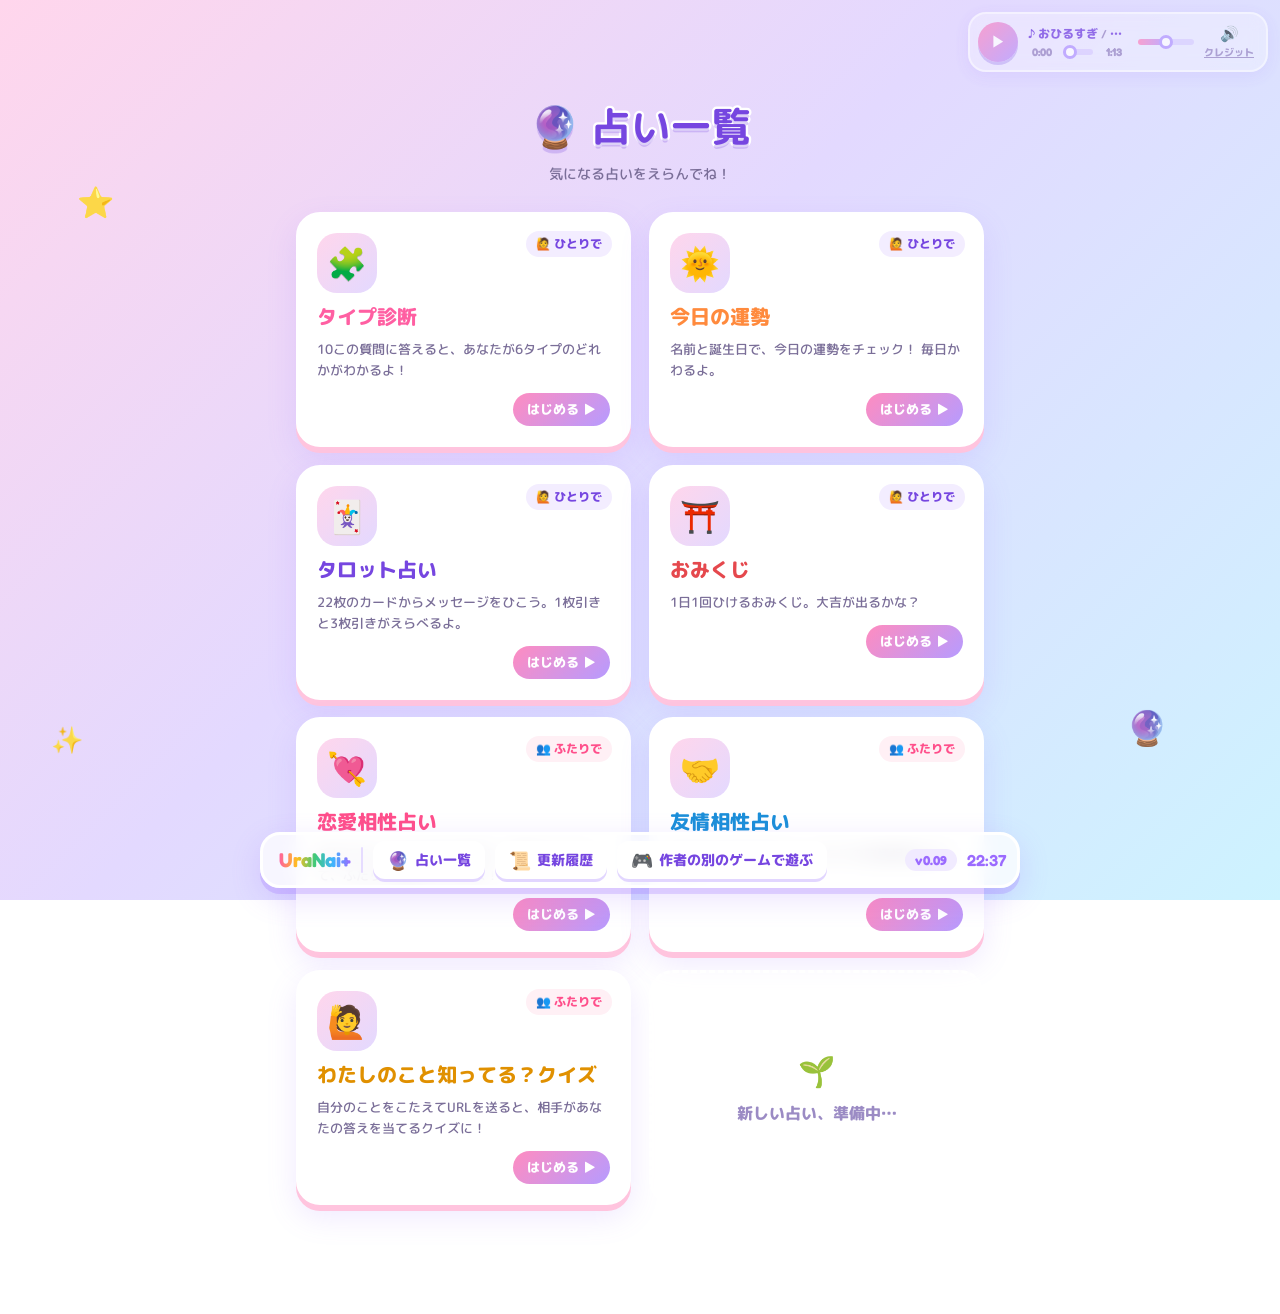
==== list/index.html @ 31b70b36 "UraNai+ v0.09 を公開 タイトル画面、BGMプレイヤー、占い7種（タイプ診断・今日の運勢・タロット・おみくじ・恋愛相性・友情相性・わたしのこと知ってる？クイズ）、OGP画像  Co-Aut" ====
<!DOCTYPE html>
<html lang="ja">
<head>
<meta charset="UTF-8">
<meta name="viewport" content="width=device-width, initial-scale=1">
<title>占い一覧 | UraNai+（うらないプラス）</title>
<meta name="description" content="UraNai+ の占い一覧。気になる占いをえらんでね！">
<!-- OGP（SNS で URL を貼ったときに出るカード）。画像は tools/make-ogp.ps1 で作る -->
<meta property="og:type" content="website">
<meta property="og:site_name" content="UraNai+（うらないプラス）">
<meta property="og:title" content="占い一覧 | UraNai+（うらないプラス）">
<meta property="og:description" content="UraNai+ の占い一覧。気になる占いをえらんでね！">
<meta property="og:url" content="https://kaikomziu.github.io/uranai-plus/list/">
<meta property="og:image" content="https://kaikomziu.github.io/uranai-plus/ogp.png">
<meta property="og:image:width" content="1200">
<meta property="og:image:height" content="630">
<meta property="og:image:alt" content="UraNai+ うらないプラス">
<meta name="twitter:card" content="summary_large_image">
<link rel="preconnect" href="https://fonts.googleapis.com">
<link rel="preconnect" href="https://fonts.gstatic.com" crossorigin>
<link href="https://fonts.googleapis.com/css2?family=Fredoka:wght@600;700&family=M+PLUS+Rounded+1c:wght@500;800&display=swap" rel="stylesheet">
<link rel="stylesheet" href="../common.css">
<style>
  .page {
    position: relative;
    z-index: 1;
    width: min(720px, 100%);
    margin: 0 auto;
    padding: 96px 16px 110px; /* 上はプレイヤー、下はタスクバーのぶん空ける */
  }

  .page-title {
    text-align: center;
    font-size: clamp(28px, 6vw, 40px);
    color: #7646e0;
    -webkit-text-stroke: 0.12em #fff;
    paint-order: stroke fill;
    text-shadow: 0 4px 0 rgba(118, 70, 224, 0.25);
    animation: pop 0.6s cubic-bezier(.3,1.6,.5,1) both;
  }

  .page-lead {
    margin-top: 8px;
    text-align: center;
    font-size: 14px;
    font-weight: 500;
    color: #7a6e98;
    animation: pop 0.6s cubic-bezier(.3,1.6,.5,1) 0.1s both;
  }

  .grid {
    margin-top: 28px;
    display: grid;
    grid-template-columns: repeat(auto-fill, minmax(min(300px, 100%), 1fr));
    gap: 18px;
  }

  .card {
    position: relative;
    display: flex;
    flex-direction: column;
    gap: 8px;
    padding: 18px;
    border-radius: 24px;
    background: #fff;
    border: 3px solid #fff;
    box-shadow: 0 6px 0 var(--sh, #ffc4de), 0 12px 30px rgba(155, 107, 255, 0.15);
    color: inherit;
    text-decoration: none;
    animation: pop 0.6s cubic-bezier(.3,1.6,.5,1) both;
    transition: transform 0.15s, box-shadow 0.15s;
  }

  .card:hover { transform: translateY(-3px) rotate(-0.5deg); }
  .card:active { transform: translateY(3px); box-shadow: 0 2px 0 var(--sh, #ffc4de); }

  .card-ico {
    width: 60px;
    height: 60px;
    display: grid;
    place-items: center;
    border-radius: 20px;
    background: linear-gradient(135deg, #ffd6ec, #e3d9ff);
    font-size: 32px;
  }

  .card-title { font-size: 20px; color: var(--c, #ff5fa2); }

  /* ひとりで／ふたりで のバッジ */
  .badge {
    position: absolute;
    top: 16px;
    right: 16px;
    padding: 4px 10px;
    border-radius: 999px;
    background: #f3edff;
    color: #7646e0;
    font-size: 12px;
  }
  .badge.share { background: #fff0f5; color: #ff4f8b; }
  .card-desc { font-size: 13px; font-weight: 500; color: #7a6e98; line-height: 1.6; }

  .card-go {
    align-self: flex-end;
    margin-top: 4px;
    padding: 7px 14px;
    border-radius: 999px;
    background: linear-gradient(135deg, #ff8cc0, #b69bff);
    color: #fff;
    font-size: 13px;
  }

  /* まだ無い占いの「準備中」カード */
  .card.soon {
    background: rgba(255, 255, 255, 0.5);
    border-style: dashed;
    border-color: rgba(255, 255, 255, 0.9);
    box-shadow: none;
    align-items: center;
    justify-content: center;
    text-align: center;
    color: #9b8bc4;
    min-height: 180px;
  }

  .card.soon:hover { transform: none; }
</style>
</head>
<body>
  <span class="deco" style="--x:6%;--y:20%;--s:30px;--d:5s;--delay:0s">⭐</span>
  <span class="deco" style="--x:88%;--y:78%;--s:34px;--d:6s;--delay:-2s">🔮</span>
  <span class="deco" style="--x:4%;--y:80%;--s:26px;--d:4.6s;--delay:-1s">✨</span>

  <main class="page">
    <h1 class="page-title">🔮 占い一覧</h1>
    <p class="page-lead">気になる占いをえらんでね！</p>
    <div class="grid" id="grid"></div>
  </main>

<script src="../audio.js"></script>
<script src="../common.js"></script>
<script>
  // ===== FORTUNES（common.js）からカードを並べる =====
  const grid = document.getElementById("grid");
  FORTUNES.forEach((f, i) => {
    const a = document.createElement("a");
    a.className = "card";
    a.href = fortuneUrl(f);
    a.style.setProperty("--c", f.color);
    a.style.animationDelay = 0.15 + i * 0.08 + "s";
    a.innerHTML = `
      <span class="badge ${f.share ? "share" : ""}">${f.share ? "👥 ふたりで" : "🙋 ひとりで"}</span>
      <span class="card-ico"></span>
      <span class="card-title"></span>
      <span class="card-desc"></span>
      <span class="card-go">はじめる ▶</span>`;
    a.querySelector(".card-ico").textContent = f.emoji;
    a.querySelector(".card-title").textContent = f.title;
    a.querySelector(".card-desc").textContent = f.desc;
    a.addEventListener("pointerdown", () => Sound.se("click", { volume: 0.7 }));
    grid.appendChild(a);
  });

  // まだ増える予定であることを示すカード
  const soon = document.createElement("div");
  soon.className = "card soon";
  soon.style.animationDelay = 0.15 + FORTUNES.length * 0.08 + "s";
  soon.innerHTML = '<span style="font-size:30px">🌱</span><span>新しい占い、準備中…</span>';
  grid.appendChild(soon);
</script>
</body>
</html>
---- common.css ----
/* ===== 全ページ共通の見た目（背景・タスクバー・BGMプレイヤー・ウィンドウ） ===== */
* { margin: 0; padding: 0; box-sizing: border-box; }

html, body { min-height: 100%; }

body {
  /* ゆめかわパステルのグラデーション背景 */
  background: linear-gradient(135deg, #ffd6ec 0%, #e3d9ff 45%, #cdf3ff 100%) fixed;
  font-family: "M PLUS Rounded 1c", sans-serif;
  font-weight: 800;
  color: #4a3d6b;
}

/* ふわふわ浮かぶ飾り（星・ハート・月） */
.deco {
  position: fixed;
  font-size: var(--s);
  left: var(--x);
  top: var(--y);
  opacity: 0.9;
  /* 出現は scale/opacity、ふわふわは transform なので両立できる */
  animation: decoIn 0.6s cubic-bezier(.3,1.6,.5,1) both, floaty var(--d) ease-in-out infinite;
  animation-delay: var(--in, 0s), var(--delay);
  pointer-events: none;
  user-select: none;
  z-index: 0;
}

/* ===== 画面一番下のタスクバー ===== */
.taskbar {
  position: fixed;
  left: 50%;
  bottom: 12px;
  transform: translateX(-50%);
  z-index: 10;
  width: min(760px, calc(100% - 24px));
  height: 56px;
  display: flex;
  align-items: center;
  gap: 10px;
  padding: 0 10px 0 16px;
  border-radius: 20px;
  background: rgba(255, 255, 255, 0.75);
  backdrop-filter: blur(10px);
  -webkit-backdrop-filter: blur(10px);
  border: 3px solid #fff;
  box-shadow: 0 6px 0 rgba(155, 107, 255, 0.25), 0 10px 30px rgba(155, 107, 255, 0.2);
  animation: barIn 0.7s cubic-bezier(.3,1.4,.5,1) var(--bar-delay, 0.2s) both;
}

.tb-logo {
  font-family: "Fredoka", sans-serif;
  font-weight: 700;
  font-size: 20px;
  background: linear-gradient(90deg, #ff5fa2, #ffbf1f, #3ec97a, #3fb4ff, #9b6bff);
  -webkit-background-clip: text;
  background-clip: text;
  color: transparent;
  white-space: nowrap;
  text-decoration: none;
}

.tb-sep {
  width: 2px;
  height: 26px;
  border-radius: 2px;
  background: #e6dcff;
}

.tb-btn {
  display: flex;
  align-items: center;
  gap: 6px;
  height: 38px;
  padding: 0 14px;
  border: none;
  border-radius: 12px;
  background: #fff;
  color: #7646e0;
  font-family: inherit;
  font-weight: 800;
  font-size: 14px;
  cursor: pointer;
  box-shadow: 0 3px 0 #e2d6ff;
  transition: transform 0.12s, box-shadow 0.12s;
  white-space: nowrap;
  text-decoration: none;
}

.tb-btn:hover { transform: translateY(-2px); box-shadow: 0 5px 0 #e2d6ff; }
.tb-btn:active { transform: translateY(2px); box-shadow: 0 1px 0 #e2d6ff; }
.tb-btn .ico { font-size: 18px; }
.tb-btn .short { display: none; }

.tb-right {
  margin-left: auto;
  display: flex;
  align-items: center;
  gap: 10px;
  font-family: "Fredoka", sans-serif;
  color: #9b6bff;
  white-space: nowrap;
}

.tb-version {
  padding: 3px 10px;
  border-radius: 999px;
  background: #f1ebff;
  font-size: 13px;
}

.tb-clock { font-size: 16px; font-weight: 600; }

/* 中くらいの幅では時計を隠す */
@media (max-width: 640px) {
  .tb-clock { display: none; }
  .tb-btn .long { display: none; }
  .tb-btn .short { display: inline; }
}

/* スマホ幅ではロゴも隠してボタンを詰める */
@media (max-width: 480px) {
  .tb-logo, .tb-logo + .tb-sep { display: none; }
  .taskbar { gap: 6px; padding: 0 8px; }
  .tb-btn { padding: 0 10px; font-size: 13px; gap: 4px; }
}

/* ===== 右上の BGM プレイヤー（半透明） ===== */
.player {
  position: fixed;
  top: 12px;
  right: 12px;
  z-index: 9;
  width: min(300px, calc(100% - 24px));
  display: flex;
  align-items: center;
  gap: 10px;
  padding: 8px 12px 8px 8px;
  border-radius: 18px;
  background: rgba(255, 255, 255, 0.4);
  backdrop-filter: blur(8px);
  -webkit-backdrop-filter: blur(8px);
  border: 2px solid rgba(255, 255, 255, 0.7);
  box-shadow: 0 4px 16px rgba(155, 107, 255, 0.15);
  color: #7646e0;
  opacity: 0.75;
  transition: opacity 0.2s, background 0.2s;
  animation: playerIn 0.6s cubic-bezier(.3,1.4,.5,1) var(--player-delay, 0.3s) both;
}

.player:hover,
.player:focus-within { opacity: 1; background: rgba(255, 255, 255, 0.65); }

.pl-btn {
  flex: none;
  width: 40px;
  height: 40px;
  border: none;
  border-radius: 50%;
  background: linear-gradient(135deg, #ff8cc0, #b69bff);
  color: #fff;
  font-size: 15px;
  cursor: pointer;
  box-shadow: 0 3px 0 rgba(118, 70, 224, 0.3);
  transition: transform 0.12s;
}

.pl-btn:active { transform: translateY(2px) scale(0.95); }

.pl-main { flex: 1; min-width: 0; }

.pl-title {
  font-size: 12px;
  white-space: nowrap;
  overflow: hidden;
  text-overflow: ellipsis;
}

.pl-title small { color: #9b8bc4; font-size: 11px; }

.pl-seek {
  display: flex;
  align-items: center;
  gap: 6px;
  margin-top: 2px;
  font-family: "Fredoka", sans-serif;
  font-size: 11px;
  color: #9b8bc4;
}

.pl-seek span { flex: none; width: 2.6em; text-align: center; }

/* 再生位置・音量のバー */
.bar {
  -webkit-appearance: none;
  appearance: none;
  flex: 1;
  min-width: 0;
  height: 6px;
  border-radius: 999px;
  background: linear-gradient(90deg, #ff8cc0 0%, #b69bff var(--p, 0%), rgba(155, 107, 255, 0.2) var(--p, 0%));
  outline: none;
  cursor: pointer;
}

.bar::-webkit-slider-thumb {
  -webkit-appearance: none;
  width: 14px;
  height: 14px;
  border-radius: 50%;
  background: #fff;
  border: 3px solid #b69bff;
}

.bar::-moz-range-thumb {
  width: 10px;
  height: 10px;
  border-radius: 50%;
  background: #fff;
  border: 3px solid #b69bff;
}

.pl-side {
  flex: none;
  display: flex;
  flex-direction: column;
  align-items: center;
  gap: 2px;
}

.pl-icon {
  border: none;
  background: none;
  font-size: 15px;
  line-height: 1;
  cursor: pointer;
  padding: 2px;
}

.pl-credit {
  border: none;
  background: none;
  color: #9b8bc4;
  font-family: inherit;
  font-weight: 800;
  font-size: 10px;
  cursor: pointer;
  text-decoration: underline;
}

.pl-vol { width: 56px; flex: none; }

@media (max-width: 480px) {
  .pl-vol { display: none; }
}

/* ===== ウィンドウ（更新履歴・クレジット） ===== */
.overlay {
  position: fixed;
  inset: 0;
  z-index: 20;
  display: flex;
  align-items: center;
  justify-content: center;
  padding: 20px 16px 90px;
  background: rgba(120, 90, 200, 0.25);
  opacity: 0;
  pointer-events: none;
  transition: opacity 0.2s;
}

.overlay.open { opacity: 1; pointer-events: auto; }

.window {
  width: min(560px, 100%);
  max-height: 100%;
  display: flex;
  flex-direction: column;
  border-radius: 22px;
  background: #fff;
  border: 4px solid #fff;
  box-shadow: 0 8px 0 #d9c9ff, 0 20px 50px rgba(118, 70, 224, 0.3);
  overflow: hidden;
  transform: scale(0.85) translateY(20px);
  transition: transform 0.3s cubic-bezier(.3,1.6,.5,1);
}

.overlay.open .window { transform: scale(1) translateY(0); }

.win-head {
  display: flex;
  align-items: center;
  gap: 8px;
  padding: 12px 14px 12px 18px;
  background: linear-gradient(90deg, #ff8cc0, #b69bff);
  color: #fff;
  font-size: 17px;
}

.win-close {
  margin-left: auto;
  width: 32px;
  height: 32px;
  border: none;
  border-radius: 50%;
  background: rgba(255, 255, 255, 0.35);
  color: #fff;
  font-size: 18px;
  line-height: 1;
  cursor: pointer;
}

.win-close:hover { background: rgba(255, 255, 255, 0.55); }

.win-body {
  padding: 8px 22px 22px;
  overflow-y: auto;
  color: #4a3d6b;
  font-weight: 500;
  font-size: 14px;
  line-height: 1.8;
}

/* Markdown から作った要素の見た目 */
.win-body h1 { display: none; } /* 見出し「更新履歴」はウィンドウのタイトルと重複するので隠す */
.win-body h2 {
  margin: 18px 0 6px;
  padding: 4px 12px;
  display: inline-block;
  border-radius: 999px;
  background: #fff0f7;
  color: #ff5fa2;
  font-size: 16px;
}
.win-body h3 { margin: 12px 0 4px; color: #7646e0; font-size: 15px; }
.win-body ul { padding-left: 1.3em; }
.win-body li::marker { color: #ffbf1f; }
.win-body p { margin: 6px 0; }
.win-body code {
  padding: 1px 6px;
  border-radius: 6px;
  background: #f1ebff;
  font-size: 0.92em;
}
.win-body .err { margin-top: 14px; color: #d63d80; }

/* クレジット欄 */
.win-body .credit-item { margin: 10px 0; }
.win-body .credit-item b { color: #7646e0; }
.win-body a { color: #3fb4ff; }

/* ===== 共通のアニメーション ===== */
@keyframes pop {
  from { opacity: 0; transform: scale(0.2) translateY(30px); }
  to   { opacity: 1; transform: scale(1) translateY(0); }
}

@keyframes floaty {
  0%, 100% { transform: translateY(0) rotate(-8deg); }
  50% { transform: translateY(-18px) rotate(8deg); }
}

@keyframes decoIn {
  from { opacity: 0; scale: 0; }
  to   { opacity: 0.9; scale: 1; }
}

@keyframes playerIn {
  from { opacity: 0; transform: translateX(120%); }
}

@keyframes barIn {
  from { opacity: 0; transform: translate(-50%, 140%); }
  to   { opacity: 1; transform: translate(-50%, 0); }
}
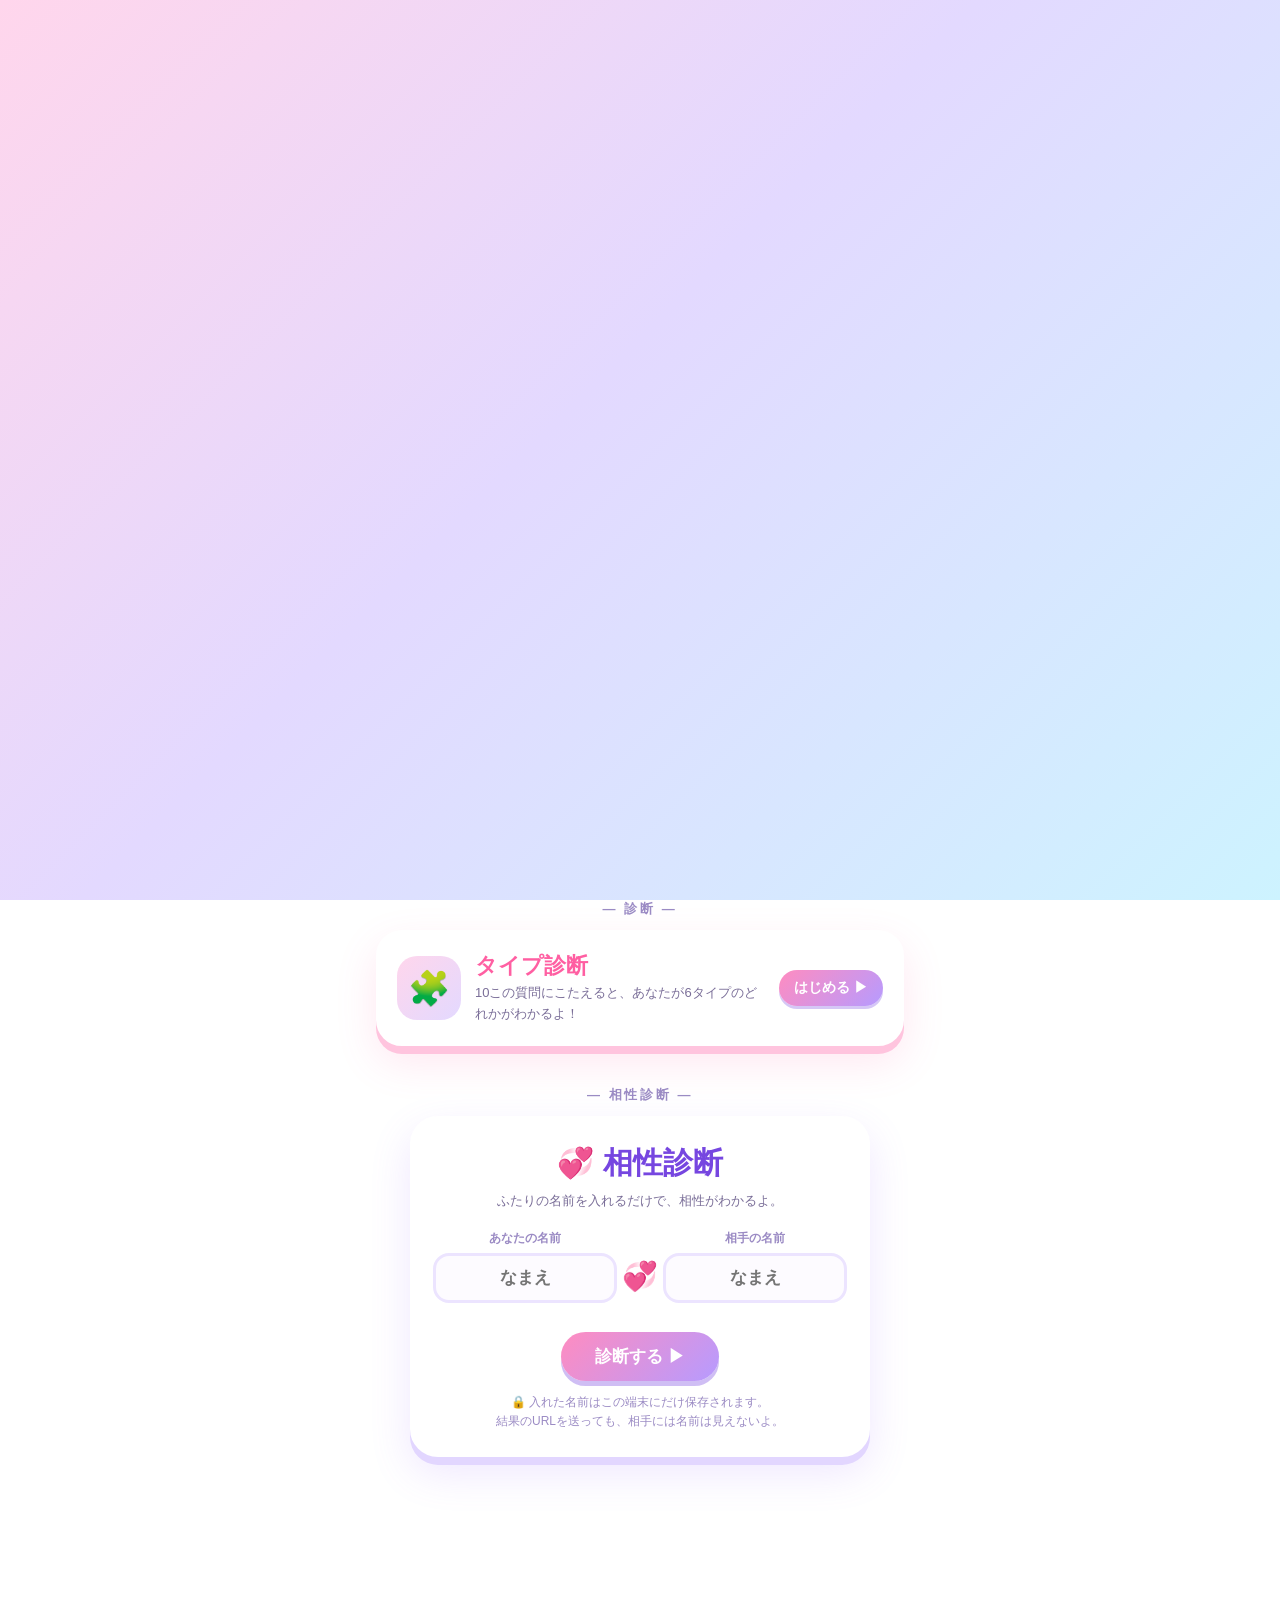
==== commit 095eea43: "タイプ診断と名前の相性診断の2つにしぼってシンプルに (v0.11) - 今日の運勢・タロット・おみくじ・友情相性・クイズ・ひみつモードを削除 - トップはタイプ診断→下に相性診断の入力欄 - 相性診" ====
--- a/list/index.html
+++ b/list/index.html
@@ -2,171 +2,13 @@
 <html lang="ja">
 <head>
 <meta charset="UTF-8">
-<meta name="viewport" content="width=device-width, initial-scale=1">
-<title>占い一覧 | UraNai+（うらないプラス）</title>
-<meta name="description" content="UraNai+ の占い一覧。気になる占いをえらんでね！">
-<!-- OGP（SNS で URL を貼ったときに出るカード）。画像は tools/make-ogp.ps1 で作る -->
-<meta property="og:type" content="website">
-<meta property="og:site_name" content="UraNai+（うらないプラス）">
-<meta property="og:title" content="占い一覧 | UraNai+（うらないプラス）">
-<meta property="og:description" content="UraNai+ の占い一覧。気になる占いをえらんでね！">
-<meta property="og:url" content="https://kaikomziu.github.io/uranai-plus/list/">
-<meta property="og:image" content="https://kaikomziu.github.io/uranai-plus/ogp.png">
-<meta property="og:image:width" content="1200">
-<meta property="og:image:height" content="630">
-<meta property="og:image:alt" content="UraNai+ うらないプラス">
-<meta name="twitter:card" content="summary_large_image">
-<link rel="preconnect" href="https://fonts.googleapis.com">
-<link rel="preconnect" href="https://fonts.gstatic.com" crossorigin>
-<link href="https://fonts.googleapis.com/css2?family=Fredoka:wght@600;700&family=M+PLUS+Rounded+1c:wght@500;800&display=swap" rel="stylesheet">
-<link rel="stylesheet" href="../common.css">
-<style>
-  .page {
-    position: relative;
-    z-index: 1;
-    width: min(720px, 100%);
-    margin: 0 auto;
-    padding: 96px 16px 110px; /* 上はプレイヤー、下はタスクバーのぶん空ける */
-  }
-
-  .page-title {
-    text-align: center;
-    font-size: clamp(28px, 6vw, 40px);
-    color: #7646e0;
-    -webkit-text-stroke: 0.12em #fff;
-    paint-order: stroke fill;
-    text-shadow: 0 4px 0 rgba(118, 70, 224, 0.25);
-    animation: pop 0.6s cubic-bezier(.3,1.6,.5,1) both;
-  }
-
-  .page-lead {
-    margin-top: 8px;
-    text-align: center;
-    font-size: 14px;
-    font-weight: 500;
-    color: #7a6e98;
-    animation: pop 0.6s cubic-bezier(.3,1.6,.5,1) 0.1s both;
-  }
-
-  .grid {
-    margin-top: 28px;
-    display: grid;
-    grid-template-columns: repeat(auto-fill, minmax(min(300px, 100%), 1fr));
-    gap: 18px;
-  }
-
-  .card {
-    position: relative;
-    display: flex;
-    flex-direction: column;
-    gap: 8px;
-    padding: 18px;
-    border-radius: 24px;
-    background: #fff;
-    border: 3px solid #fff;
-    box-shadow: 0 6px 0 var(--sh, #ffc4de), 0 12px 30px rgba(155, 107, 255, 0.15);
-    color: inherit;
-    text-decoration: none;
-    animation: pop 0.6s cubic-bezier(.3,1.6,.5,1) both;
-    transition: transform 0.15s, box-shadow 0.15s;
-  }
-
-  .card:hover { transform: translateY(-3px) rotate(-0.5deg); }
-  .card:active { transform: translateY(3px); box-shadow: 0 2px 0 var(--sh, #ffc4de); }
-
-  .card-ico {
-    width: 60px;
-    height: 60px;
-    display: grid;
-    place-items: center;
-    border-radius: 20px;
-    background: linear-gradient(135deg, #ffd6ec, #e3d9ff);
-    font-size: 32px;
-  }
-
-  .card-title { font-size: 20px; color: var(--c, #ff5fa2); }
-
-  /* ひとりで／ふたりで のバッジ */
-  .badge {
-    position: absolute;
-    top: 16px;
-    right: 16px;
-    padding: 4px 10px;
-    border-radius: 999px;
-    background: #f3edff;
-    color: #7646e0;
-    font-size: 12px;
-  }
-  .badge.share { background: #fff0f5; color: #ff4f8b; }
-  .card-desc { font-size: 13px; font-weight: 500; color: #7a6e98; line-height: 1.6; }
-
-  .card-go {
-    align-self: flex-end;
-    margin-top: 4px;
-    padding: 7px 14px;
-    border-radius: 999px;
-    background: linear-gradient(135deg, #ff8cc0, #b69bff);
-    color: #fff;
-    font-size: 13px;
-  }
-
-  /* まだ無い占いの「準備中」カード */
-  .card.soon {
-    background: rgba(255, 255, 255, 0.5);
-    border-style: dashed;
-    border-color: rgba(255, 255, 255, 0.9);
-    box-shadow: none;
-    align-items: center;
-    justify-content: center;
-    text-align: center;
-    color: #9b8bc4;
-    min-height: 180px;
-  }
-
-  .card.soon:hover { transform: none; }
-</style>
+<!-- 診断はトップにまとめたので、/list/ はトップへ移動する -->
+<meta http-equiv="refresh" content="0; url=../">
+<meta name="robots" content="noindex">
+<link rel="canonical" href="https://kaikomziu.github.io/uranai-plus/">
+<title>UraNai+（うらないプラス）</title>
 </head>
 <body>
-  <span class="deco" style="--x:6%;--y:20%;--s:30px;--d:5s;--delay:0s">⭐</span>
-  <span class="deco" style="--x:88%;--y:78%;--s:34px;--d:6s;--delay:-2s">🔮</span>
-  <span class="deco" style="--x:4%;--y:80%;--s:26px;--d:4.6s;--delay:-1s">✨</span>
-
-  <main class="page">
-    <h1 class="page-title">🔮 占い一覧</h1>
-    <p class="page-lead">気になる占いをえらんでね！</p>
-    <div class="grid" id="grid"></div>
-  </main>
-
-<script src="../audio.js"></script>
-<script src="../common.js"></script>
-<script>
-  // ===== FORTUNES（common.js）からカードを並べる =====
-  const grid = document.getElementById("grid");
-  FORTUNES.forEach((f, i) => {
-    const a = document.createElement("a");
-    a.className = "card";
-    a.href = fortuneUrl(f);
-    a.style.setProperty("--c", f.color);
-    a.style.animationDelay = 0.15 + i * 0.08 + "s";
-    a.innerHTML = `
-      <span class="badge ${f.share ? "share" : ""}">${f.share ? "👥 ふたりで" : "🙋 ひとりで"}</span>
-      <span class="card-ico"></span>
-      <span class="card-title"></span>
-      <span class="card-desc"></span>
-      <span class="card-go">はじめる ▶</span>`;
-    a.querySelector(".card-ico").textContent = f.emoji;
-    a.querySelector(".card-title").textContent = f.title;
-    a.querySelector(".card-desc").textContent = f.desc;
-    a.addEventListener("pointerdown", () => Sound.se("click", { volume: 0.7 }));
-    grid.appendChild(a);
-  });
-
-  // まだ増える予定であることを示すカード
-  const soon = document.createElement("div");
-  soon.className = "card soon";
-  soon.style.animationDelay = 0.15 + FORTUNES.length * 0.08 + "s";
-  soon.innerHTML = '<span style="font-size:30px">🌱</span><span>新しい占い、準備中…</span>';
-  grid.appendChild(soon);
-</script>
+<p><a href="../">UraNai+ のトップへ</a></p>
 </body>
 </html>
